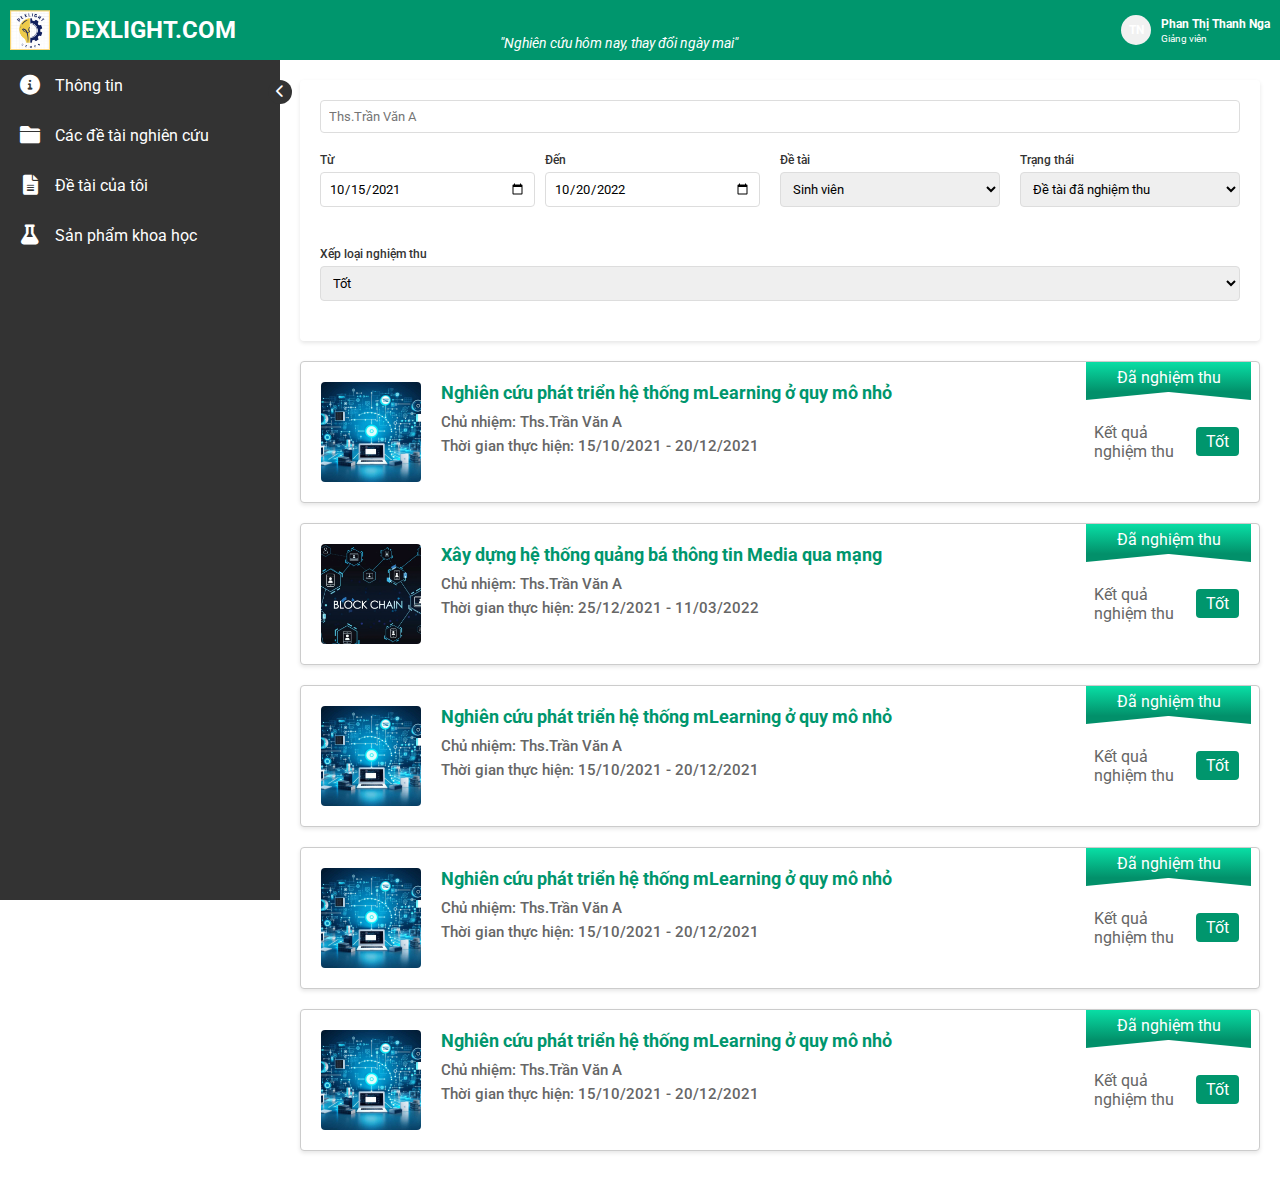
==== index.html @ aae94b13 "push bai web" ====
<!DOCTYPE html>
<html lang="vi">
<head>
    <meta charset="UTF-8">
    <meta name="viewport" content="width=device-width, initial-scale=1.0">
    <link rel="stylesheet" href="main.css">
    <link rel="preconnect" href="https://fonts.googleapis.com">
    <link rel="preconnect" href="https://fonts.gstatic.com" crossorigin>
    <link href="https://fonts.googleapis.com/css2?family=Cabin:ital,wght@0,400..700;1,400..700&family=Roboto:ital,wght@0,100;0,300;0,400;0,500;0,700;0,900;1,100;1,300;1,400;1,500;1,700;1,900&display=swap" rel="stylesheet">
    <title>DEXLIGHT.COM</title>
    <link href="https://cdnjs.cloudflare.com/ajax/libs/font-awesome/6.0.0/css/all.min.css" rel="stylesheet">
</head>
<body>
    <header class="header">
        <img src="./img/logo.png" alt="" class="logo-pic">
        <div class="logo"><a href="#">DEXLIGHT.COM</a></div>
        <div class="slogan">"Nghiên cứu hôm nay, thay đổi ngày mai"</div>
        <div class="user-profile">
            <div class="user-avatar">TN</div>
            <div class="user-info">
                <div class="user-name">Phan Thị Thanh Nga</div>
                <div class="user-role">Giảng viên</div>
            </div>
    </header>

    <nav class="sidebar">
        <button class="sidebar-toggle" id="sidebarToggle">
            <i class="fas fa-chevron-left"></i>
        </button>
        <a href="#" class="menu-item" data-tooltip="Thông tin">
            <i class="fas fa-info-circle"></i>
            <span>Thông tin</span>
        </a>
        <a href="#" class="menu-item" data-tooltip="Các đề tài nghiên cứu">
            <i class="fas fa-folder"></i>
            <span>Các đề tài nghiên cứu</span>
        </a>
        <a href="#" class="menu-item" data-tooltip="Đề tài của tôi">
            <i class="fas fa-file-alt"></i>
            <span>Đề tài của tôi</span>
        </a>
        <a href="#" class="menu-item" data-tooltip="Sản phẩm khoa học">
            <i class="fas fa-flask"></i>
            <span>Sản phẩm khoa học</span>
        </a>
    </nav>

    <main class="main-content">
        <div class="search-section">
            <input class="input-search" type="text" placeholder="Ths.Trần Văn A" style="margin-bottom: 20px;">
            
            <div class="search-row">
                <div class="search-group" style="flex: 2;">
                    <div class="date-range">
                        <div class="date-field">
                            <label>Từ</label>
                            <input type="date" value="2021-10-15">
                        </div>
                        <div class="date-field">
                            <label>Đến</label>
                            <input type="date" value="2022-10-20">
                        </div>
                    </div>
                </div>

                <div class="search-field">
                    <label>Đề tài</label>
                    <select>
                        <option>Sinh viên</option>
                        <option>Giảng viên</option>
                        <option>Nghiên cứu sinh</option>
                    </select>
                </div>

                <div class="search-field">
                    <label>Trạng thái</label>
                    <select>
                        <option>Đề tài đã nghiệm thu</option>
                        <option>Đề tài đã hủy</option>
                        <option>Đề tài đang thực hiện</option>
                    </select>
                </div>

                <div class="search-field">
                    <label>Xếp loại nghiệm thu</label>
                    <select>
                        <option>Tốt</option>
                        <option>Khá</option>
                        <option>Trung bình</option>
                    </select>
                </div>
            </div>
        </div>

        <div class="project-card">
            <img src="./img/What-Does-It-Mean-for-Computers.jpg" alt="mLearning Project" class="project-image">
            <div class="project-info">
                <h2 class="project-title">Nghiên cứu phát triển hệ thống mLearning ở quy mô nhỏ</h2>
                <div class="project-details">
                    <p>Chủ nhiệm: Ths.Trần Văn A</p>
                    <p>Thời gian thực hiện: 15/10/2021 - 20/12/2021</p>
                </div>
            </div>
            <div class="project-card-note">
                <div class="project-card-note-msg">Đã nghiệm thu</div> 
            </div>
            <div class="status-badge">
                <div class="status-msg">Kết quả nghiệm thu</div>
                <div class="status-badge-info">Tốt</div>
            </div>
        </div>

        <div class="project-card">
            <img src="./img/Blockchain-Applications-Analysed-through-Workshop-Sessions-1536x768.webp" alt="Media System Project" class="project-image">
            <div class="project-info">
                <h2 class="project-title">Xây dựng hệ thống quảng bá thông tin Media qua mạng</h2>
                <div class="project-details">
                    <p>Chủ nhiệm: Ths.Trần Văn A</p>
                    <p>Thời gian thực hiện: 25/12/2021 - 11/03/2022</p>
                </div>
            </div>
            <div class="project-card-note">
                <div class="project-card-note-msg">Đã nghiệm thu</div> 
            </div>
            <div class="status-badge">
                <div class="status-msg">Kết quả nghiệm thu</div>
                <div class="status-badge-info">Tốt</div>
            </div>
        </div>
        <div class="project-card">
            <img src="./img/What-Does-It-Mean-for-Computers.jpg" alt="mLearning Project" class="project-image">
            <div class="project-info">
                <h2 class="project-title">Nghiên cứu phát triển hệ thống mLearning ở quy mô nhỏ</h2>
                <div class="project-details">
                    <p>Chủ nhiệm: Ths.Trần Văn A</p>
                    <p>Thời gian thực hiện: 15/10/2021 - 20/12/2021</p>
                </div>
            </div>
            <div class="project-card-note">
                <div class="project-card-note-msg">Đã nghiệm thu</div> 
            </div>
            <div class="status-badge">
                <div class="status-msg">Kết quả nghiệm thu</div>
                <div class="status-badge-info">Tốt</div>
            </div>
        </div>

        <div class="project-card">
            <img src="./img/What-Does-It-Mean-for-Computers.jpg" alt="mLearning Project" class="project-image">
            <div class="project-info">
                <h2 class="project-title">Nghiên cứu phát triển hệ thống mLearning ở quy mô nhỏ</h2>
                <div class="project-details">
                    <p>Chủ nhiệm: Ths.Trần Văn A</p>
                    <p>Thời gian thực hiện: 15/10/2021 - 20/12/2021</p>
                </div>
            </div>
            <div class="project-card-note">
                <div class="project-card-note-msg">Đã nghiệm thu</div> 
            </div>
            <div class="status-badge">
                <div class="status-msg">Kết quả nghiệm thu</div>
                <div class="status-badge-info">Tốt</div>
            </div>
        </div>

        <div class="project-card">
            <img src="./img/What-Does-It-Mean-for-Computers.jpg" alt="mLearning Project" class="project-image">
            <div class="project-info">
                <h2 class="project-title">Nghiên cứu phát triển hệ thống mLearning ở quy mô nhỏ</h2>
                <div class="project-details">
                    <p>Chủ nhiệm: Ths.Trần Văn A</p>
                    <p>Thời gian thực hiện: 15/10/2021 - 20/12/2021</p>
                </div>
            </div>
            <div class="project-card-note">
                <div class="project-card-note-msg">Đã nghiệm thu</div> 
            </div>
            <div class="status-badge">
                <div class="status-msg">Kết quả nghiệm thu</div>
                <div class="status-badge-info">Tốt</div>
            </div>
        </div>
    </main>
    <script src="main.js"></script>
</body>
</html>
---- main.css ----
* {
    margin: 0;
    padding: 0;
    box-sizing: border-box;
    font-family: "Roboto", sans-serif;
}

:root {
    --primary-color: #00966D;
    --sidebar-width: 280px;
    --sidebar-collapsed-width: 60px;
    --header-height: 60px;
    --black-color: #333;
    --white--color: white;
}

.header {
    position: fixed;
    top: 0;
    left: 0;
    right: 0;
    height: var(--header-height);
    background-color: var(--primary-color);
    color: var(--white--color);
    display: flex;
    align-items: center;
    padding: 0 20px 0 0;
    z-index: 100;
}

.logo-pic {
    width: 50px;
    margin-right: 15px;
    padding-left: 10px;
    cursor: pointer;
}

.logo a{
    font-size: 24px;
    font-weight: bold;
    cursor: pointer;
    text-decoration: none;
    color: var(--white--color);
}

.slogan {
    font-size: 14px;
    position: absolute;
    top: 35px;
    left: 500px;
    font-style: italic;
}
.user-profile {
    display: flex;
    align-items: center;
    position: absolute;
    right: 10px;
}

.user-avatar {
    width: 30px;
    height: 30px;
    border-radius: 50%;
    margin-right: 10px;
    background-color: #f1f1f1;
    display: flex;
    justify-content: center;
    align-items: center;
    font-size: 12px;
    font-weight: bold;
}

.user-info {
    display: flex;
    flex-direction: column;
}

.user-name {
    font-weight: bold;
    font-size: 12px;
}

.user-role {
    margin-top: 2px;
    font-size: 10px;
}
.sidebar {
    position: fixed;
    left: 0;
    top: var(--header-height);
    bottom: 0;
    width: var(--sidebar-width);
    background-color: #333;
    color: white;
    transition: width 0.3s ease;
    z-index: 99;
}

.sidebar.collapsed {
    width: var(--sidebar-collapsed-width);
}

.sidebar-toggle {
    position: absolute;
    right: -12px;
    top: 20px;
    width: 24px;
    height: 24px;
    background-color: #333;
    color: white;
    border: none;
    border-radius: 50%;
    cursor: pointer;
    display: flex;
    align-items: center;
    justify-content: center;
    z-index: 100;
}

.menu-item {
    display: flex;
    align-items: center;
    padding: 15px 20px;
    color: white;
    text-decoration: none;
    transition: background-color 0.3s;
    white-space: nowrap;
    overflow: hidden;
}

.menu-item:hover {
    background-color: #444;
}

.menu-item i {
    margin-right: 15px;
    font-size: 20px;
    min-width: 20px;
    text-align: center;
}

/* Hide text when sidebar is collapsed */
.sidebar.collapsed .menu-item span {
    display: none;
}

/* Center icons when collapsed */
.sidebar.collapsed .menu-item {
    justify-content: center;
    padding: 15px 0;
}

.sidebar.collapsed .menu-item i {
    margin-right: 0;
}

.main-content {
    margin-left: var(--sidebar-width);
    margin-top: var(--header-height);
    padding: 20px;
    transition: margin-left 0.3s ease;
}

.main-content.expanded {
    margin-left: var(--sidebar-collapsed-width);
}

.search-section {
    background-color: white;
    padding: 20px;
    border-radius: 4px;
    box-shadow: 0 2px 4px rgba(0,0,0,0.1);
    margin-bottom: 20px;
}
.input-search {
    
}
.search-row {
    display: flex;
    gap: 20px;
    margin-bottom: 20px;
    flex-wrap: wrap;
}
.search-row label {
    font-size: 12px;
}
.search-field {
    flex: 1;
    min-width: 200px;
}

.search-field label {
    display: block;
    margin-bottom: 5px;
    font-weight: 500;
    color: #333;
}

.date-range {
    display: flex;
    gap: 10px;
    align-items: flex-end;
}
.date-field {
    flex: 1;
}
.date-field label {
    display: block;
    margin-bottom: 5px;
    font-weight: 500;
    color: #333;
}
.search-group {
    margin-bottom: 20px;
}

input, select {
    width: 100%;
    padding: 8px;
    border: 1px solid #ddd;
    border-radius: 4px;
}

.project-card {
    background-color: white;
    padding: 20px;
    border: solid 1px #ccc;   
    border-radius: 4px;
    box-shadow: 0 2px 4px rgba(0,0,0,0.1);
    margin-bottom: 20px;
    display: flex;
    align-items: flex-start;
    gap: 20px;
    position: relative;
}
.project-card:hover {
    background-color: #f1f1f1;
    cursor: pointer;
}

.project-card p {
    font-size: 15px;
    font-weight: 500;
}
.project-card p:first-child {
    margin-bottom: 6px;
}

.project-card-note {
    display: flex;
    position: absolute;
    top: 0;
    right: 8px;
    width: 165px;
    height: 30px;
    background: linear-gradient(#09dea5,#02906a);
    color: var(--white--color);
}

.project-card-note::after {
    content: "";
    position: absolute;
    left: 0;
    right: 0;
    bottom: -8px;
    border-width: 0 82.5px 8.2px;
    border-style: solid;
    border-color: transparent #02906a transparent #02906a   ;
}

.project-card-note-msg {
    margin: auto;
}

.project-image {
    width: 100px;
    height: 100px;
    object-fit: cover;
    border-radius: 4px;
}

.project-info {
    flex: 1;
}

.project-title {
    color: var(--primary-color);
    font-size: 18px;
    margin-bottom: 10px;
    text-decoration: none;
}

.project-details {
    color: #666;
    font-size: 14px;
}
.status-badge {
    display: flex;
    position: relative;
    margin-top: 45px;
}
.status-msg {
    width: 100px;
    position: absolute;
    right: 30px;
    top: -4px;    
    margin-right: 15px;
    color: #666;
}
.status-badge-info {
    background-color: var(--primary-color);
    color: white;
    padding: 5px 10px;
    border-radius: 4px;
    margin-left: auto;
}

/* Add tooltip for collapsed sidebar */
.sidebar.collapsed .menu-item {
    position: relative;
}

.sidebar.collapsed .menu-item:hover::after {
    content: attr(data-tooltip);
    position: absolute;
    left: 100%;
    top: 50%;
    transform: translateY(-50%);
    background-color: #333;
    color: white;
    padding: 5px 10px;
    border-radius: 4px;
    margin-left: 10px;
    font-size: 14px;
    white-space: nowrap;
    z-index: 1000;
}
@media (max-width: 768px) {
    .sidebar {
        width: var(--sidebar-collapsed-width);
    }
    
    .main-content {
        margin-left: var(--sidebar-collapsed-width);
    }
    
    .motto {
        display: none;
    }

    .sidebar .menu-item span {
        display: none;
    }

    .sidebar .menu-item {
        justify-content: center;
        padding: 15px 0;
    }

    .sidebar .menu-item i {
        margin-right: 0;
    }
}
.container {
    max-width: 800px;
    margin: 0 auto;
    background: white;
    padding: 20px;
    border-radius: 8px;
    box-shadow: 0 2px 4px rgba(0,0,0,0.1);
}
.form-container {
    display: grid;
    grid-template-columns: 1fr 1fr;
    gap: 30px;
    margin-bottom: 30px;
}

.form-section {
    position: relative;
}

.form-section h2 {
    font-size: 16px;
    margin-bottom: 20px;
    padding-bottom: 10px;
    border-bottom: 2px solid #00b894;
    color: #333;
}

.form-group {
    margin-bottom: 15px;
}

.form-group label {
    display: block;
    margin-bottom: 5px;
    color: #666;
    font-size: 14px;
}

.form-group input {
    width: 100%;
    padding: 8px 12px;
    border: 1px solid #ddd;
    border-radius: 4px;
    font-size: 14px;
    background-color: #f9f9f9;
}

.form-group input:disabled {
    background-color: #f1f1f1;
    cursor: not-allowed;
}

.button-container {
    display: flex;
    gap: 15px;
    justify-content: flex-end;
    align-items: center;
    padding: 0 10px;
}

.btn {
    padding: 8px 20px;
    border: none;
    border-radius: 4px;
    cursor: pointer;
    font-size: 14px;
    transition: all 0.3s ease;
    height: 40px;
    display: flex;
    align-items: center;
    justify-content: center;
}

.btn-edit {
    background-color: #f1f1f1;
    width: 40px;
    padding: 0;
    border-radius: 4px;
}

.btn-edit img {
    width: 20px;
    height: 20px;
}

.btn-logout {
    background-color: #00b894;
    color: white;
    min-width: 100px;
}

.btn-change-password {
    background-color: #00b894;
    color: white;
    min-width: 150px;
}

.btn-save {
    background-color: #00b894;
    color: white;
    min-width: 100px;
}

.btn:hover {
    opacity: 0.9;
    transform: translateY(-1px);
}

.divider {
    width: 2px;
    background-color: #00b894;
    position: absolute;
    top: 0;
    bottom: 0;
    right: -15px;
}
.container h1 {
    font-size: 20px;
    margin-bottom: 30px;
    color: #333;
}
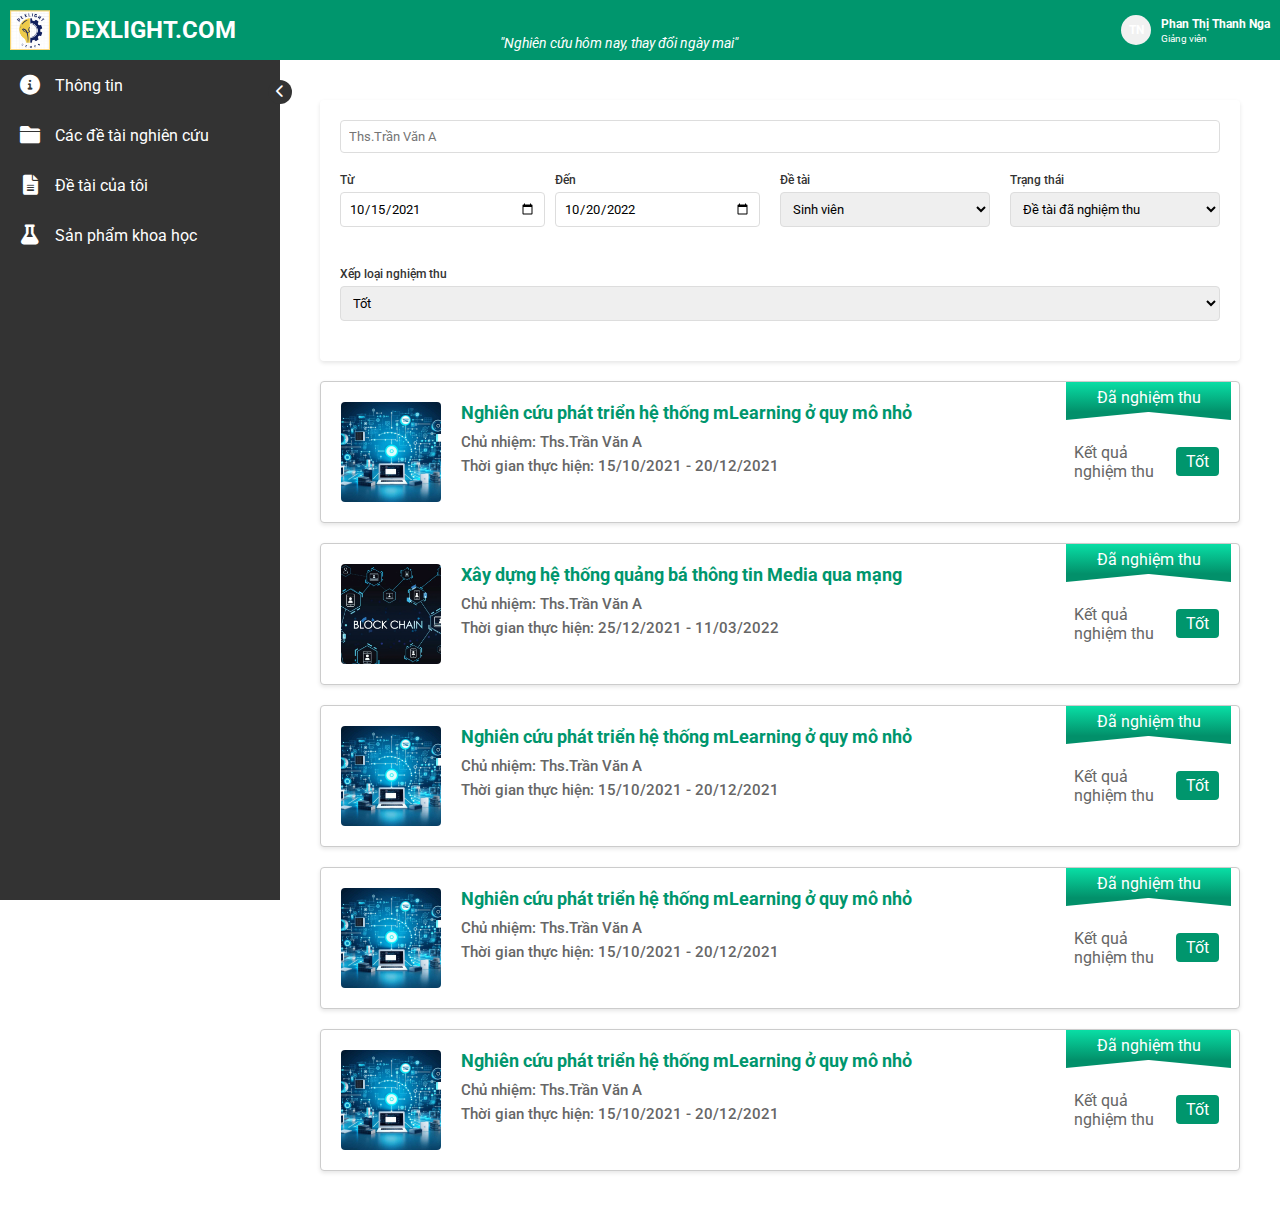
==== commit 49606821: "update1" ====
--- a/index.html
+++ b/index.html
@@ -27,7 +27,7 @@
         <button class="sidebar-toggle" id="sidebarToggle">
             <i class="fas fa-chevron-left"></i>
         </button>
-        <a href="#" class="menu-item" data-tooltip="Thông tin">
+        <a href="./info.html" class="menu-item" data-tooltip="Thông tin">
             <i class="fas fa-info-circle"></i>
             <span>Thông tin</span>
         </a>
--- a/main.css
+++ b/main.css
@@ -3,6 +3,10 @@
     padding: 0;
     box-sizing: border-box;
     font-family: "Roboto", sans-serif;
+}
+body {
+    /* background-color: #f5f5f5; */
+    padding: 20px;
 }
 
 :root {
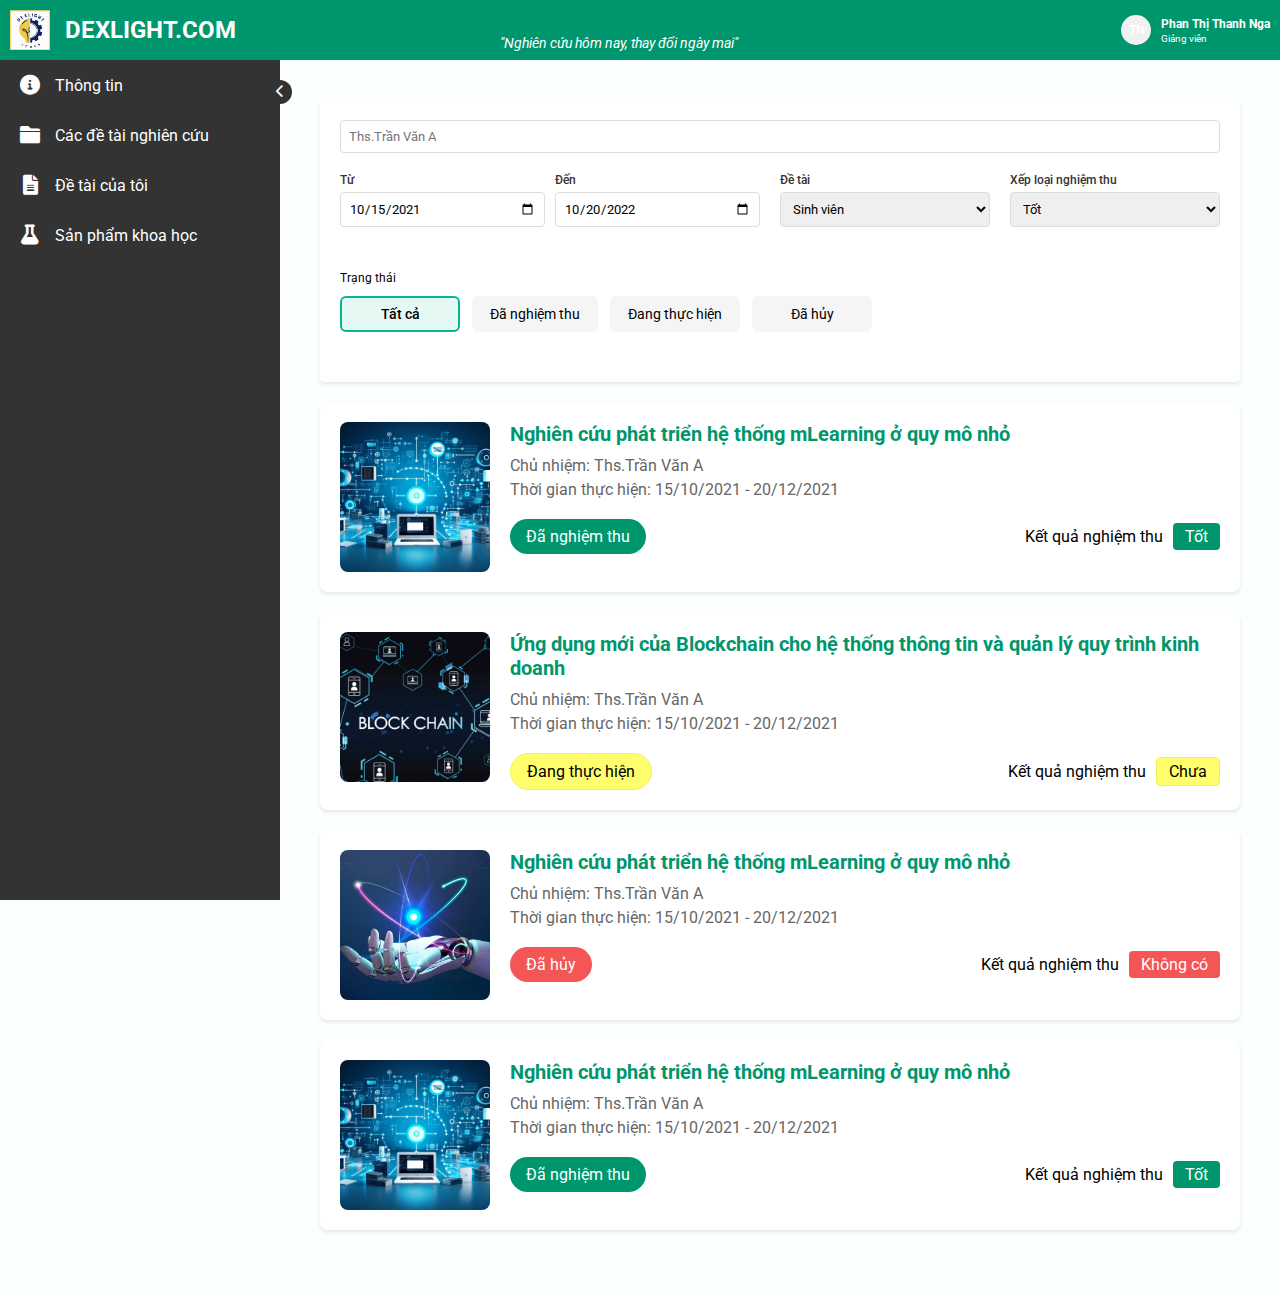
==== commit fb83a4a6: "update3" ====
--- a/index.html
+++ b/index.html
@@ -13,7 +13,7 @@
 <body>
     <header class="header">
         <img src="./img/logo.png" alt="" class="logo-pic">
-        <div class="logo"><a href="#">DEXLIGHT.COM</a></div>
+        <div class="logo"><a href="./index.html">DEXLIGHT.COM</a></div>
         <div class="slogan">"Nghiên cứu hôm nay, thay đổi ngày mai"</div>
         <div class="user-profile">
             <div class="user-avatar">TN</div>
@@ -31,7 +31,7 @@
             <i class="fas fa-info-circle"></i>
             <span>Thông tin</span>
         </a>
-        <a href="#" class="menu-item" data-tooltip="Các đề tài nghiên cứu">
+        <a href="./index.html" class="menu-item" data-tooltip="Các đề tài nghiên cứu">
             <i class="fas fa-folder"></i>
             <span>Các đề tài nghiên cứu</span>
         </a>
@@ -46,141 +46,218 @@
     </nav>
 
     <main class="main-content">
-        <div class="search-section">
-            <input class="input-search" type="text" placeholder="Ths.Trần Văn A" style="margin-bottom: 20px;">
+        <div id="projectContainer">
+            <div class="search-section">
+                <input class="input-search" type="text" placeholder="Ths.Trần Văn A" style="margin-bottom: 20px;">
+                
+                <div class="search-row">
+                    <div class="search-group" style="flex: 2;">
+                        <div class="date-range">
+                            <div class="date-field">
+                                <label>Từ</label>
+                                <input type="date" value="2021-10-15">
+                            </div>
+                            <div class="date-field">
+                                <label>Đến</label>
+                                <input type="date" value="2022-10-20">
+                            </div>
+                        </div>
+                    </div>
+    
+                    <div class="search-field">
+                        <label>Đề tài</label>
+                        <select>
+                            <option>Sinh viên</option>
+                            <option>Giảng viên</option>
+                        </select>
+                    </div>
+    
+                    <div class="search-field">
+                        <label>Xếp loại nghiệm thu</label>
+                        <select>
+                            <option>Tốt</option>
+                            <option>Khá</option>
+                            <option>Trung bình</option>
+                        </select>
+                    </div>
+
+                    <div class="filter-status">
+                        <label>Trạng thái</label>
+                        <div class="status-filter-group">
+                            <button class="status-button selected" data-status="all">Tất cả</button>
+                            <button class="status-button" data-status="completed">Đã nghiệm thu</button>
+                            <button class="status-button" data-status="in-progress">Đang thực hiện</button>
+                            <button class="status-button" data-status="cancelled">Đã hủy</button>
+                        </div>
+                    </div>
+                </div>
+            </div>
+
+            <div onclick="showDetail()" class="project-card">
+                <div class="project-image">
+                    <img src="./img/What-Does-It-Mean-for-Computers.jpg" alt="mLearning System">
+                </div>
+                <div class="project-details">
+                    <h3 class="project-title">Nghiên cứu phát triển hệ thống mLearning ở quy mô nhỏ</h3>
+                    <p class="project-info">Chủ nhiệm: Ths.Trần Văn A</p>
+                    <p class="project-info">Thời gian thực hiện: 15/10/2021 - 20/12/2021</p>
+                    <div class="project-status">
+                        <span class="status-badge">Đã nghiệm thu</span>
+                        <div class="status-result">
+                            <span>Kết quả nghiệm thu</span>
+                            <span class="result-badge">Tốt</span>
+                        </div>
+                    </div>
+                </div>
+            </div>
+            <!-- <div onclick="showDetail()" class="project-card">
+                <img src="./img/What-Does-It-Mean-for-Computers.jpg" alt="mLearning Project" class="project-image">
+                <div class="project-info">
+                    <h2 class="project-title">Nghiên cứu phát triển hệ thống mLearning ở quy mô nhỏ</h2>
+                    <div class="project-details">
+                        <p>Chủ nhiệm: Ths.Trần Văn A</p>
+                        <p>Thời gian thực hiện: 15/10/2021 - 20/12/2021</p>
+                    </div>
+                </div>
+                <div class="project-card-note">
+                    <div class="project-card-note-msg">Đã nghiệm thu</div> 
+                </div>
+                <div class="status-badge">
+                    <div class="status-msg">Kết quả nghiệm thu</div>
+                    <div class="status-badge-info">Tốt</div>
+                </div>
+            </div> -->
             
-            <div class="search-row">
-                <div class="search-group" style="flex: 2;">
-                    <div class="date-range">
-                        <div class="date-field">
-                            <label>Từ</label>
-                            <input type="date" value="2021-10-15">
-                        </div>
-                        <div class="date-field">
-                            <label>Đến</label>
-                            <input type="date" value="2022-10-20">
-                        </div>
-                    </div>
-                </div>
-
-                <div class="search-field">
-                    <label>Đề tài</label>
-                    <select>
-                        <option>Sinh viên</option>
-                        <option>Giảng viên</option>
-                        <option>Nghiên cứu sinh</option>
-                    </select>
-                </div>
-
-                <div class="search-field">
-                    <label>Trạng thái</label>
-                    <select>
-                        <option>Đề tài đã nghiệm thu</option>
-                        <option>Đề tài đã hủy</option>
-                        <option>Đề tài đang thực hiện</option>
-                    </select>
-                </div>
-
-                <div class="search-field">
-                    <label>Xếp loại nghiệm thu</label>
-                    <select>
-                        <option>Tốt</option>
-                        <option>Khá</option>
-                        <option>Trung bình</option>
-                    </select>
-                </div>
-            </div>
-        </div>
-
-        <div class="project-card">
-            <img src="./img/What-Does-It-Mean-for-Computers.jpg" alt="mLearning Project" class="project-image">
-            <div class="project-info">
-                <h2 class="project-title">Nghiên cứu phát triển hệ thống mLearning ở quy mô nhỏ</h2>
-                <div class="project-details">
-                    <p>Chủ nhiệm: Ths.Trần Văn A</p>
-                    <p>Thời gian thực hiện: 15/10/2021 - 20/12/2021</p>
-                </div>
-            </div>
-            <div class="project-card-note">
-                <div class="project-card-note-msg">Đã nghiệm thu</div> 
-            </div>
-            <div class="status-badge">
-                <div class="status-msg">Kết quả nghiệm thu</div>
-                <div class="status-badge-info">Tốt</div>
-            </div>
-        </div>
-
-        <div class="project-card">
-            <img src="./img/Blockchain-Applications-Analysed-through-Workshop-Sessions-1536x768.webp" alt="Media System Project" class="project-image">
-            <div class="project-info">
-                <h2 class="project-title">Xây dựng hệ thống quảng bá thông tin Media qua mạng</h2>
-                <div class="project-details">
-                    <p>Chủ nhiệm: Ths.Trần Văn A</p>
-                    <p>Thời gian thực hiện: 25/12/2021 - 11/03/2022</p>
-                </div>
-            </div>
-            <div class="project-card-note">
-                <div class="project-card-note-msg">Đã nghiệm thu</div> 
-            </div>
-            <div class="status-badge">
-                <div class="status-msg">Kết quả nghiệm thu</div>
-                <div class="status-badge-info">Tốt</div>
-            </div>
-        </div>
-        <div class="project-card">
-            <img src="./img/What-Does-It-Mean-for-Computers.jpg" alt="mLearning Project" class="project-image">
-            <div class="project-info">
-                <h2 class="project-title">Nghiên cứu phát triển hệ thống mLearning ở quy mô nhỏ</h2>
-                <div class="project-details">
-                    <p>Chủ nhiệm: Ths.Trần Văn A</p>
-                    <p>Thời gian thực hiện: 15/10/2021 - 20/12/2021</p>
-                </div>
-            </div>
-            <div class="project-card-note">
-                <div class="project-card-note-msg">Đã nghiệm thu</div> 
-            </div>
-            <div class="status-badge">
-                <div class="status-msg">Kết quả nghiệm thu</div>
-                <div class="status-badge-info">Tốt</div>
-            </div>
-        </div>
-
-        <div class="project-card">
-            <img src="./img/What-Does-It-Mean-for-Computers.jpg" alt="mLearning Project" class="project-image">
-            <div class="project-info">
-                <h2 class="project-title">Nghiên cứu phát triển hệ thống mLearning ở quy mô nhỏ</h2>
-                <div class="project-details">
-                    <p>Chủ nhiệm: Ths.Trần Văn A</p>
-                    <p>Thời gian thực hiện: 15/10/2021 - 20/12/2021</p>
-                </div>
-            </div>
-            <div class="project-card-note">
-                <div class="project-card-note-msg">Đã nghiệm thu</div> 
-            </div>
-            <div class="status-badge">
-                <div class="status-msg">Kết quả nghiệm thu</div>
-                <div class="status-badge-info">Tốt</div>
-            </div>
-        </div>
-
-        <div class="project-card">
-            <img src="./img/What-Does-It-Mean-for-Computers.jpg" alt="mLearning Project" class="project-image">
-            <div class="project-info">
-                <h2 class="project-title">Nghiên cứu phát triển hệ thống mLearning ở quy mô nhỏ</h2>
-                <div class="project-details">
-                    <p>Chủ nhiệm: Ths.Trần Văn A</p>
-                    <p>Thời gian thực hiện: 15/10/2021 - 20/12/2021</p>
-                </div>
-            </div>
-            <div class="project-card-note">
-                <div class="project-card-note-msg">Đã nghiệm thu</div> 
-            </div>
-            <div class="status-badge">
-                <div class="status-msg">Kết quả nghiệm thu</div>
-                <div class="status-badge-info">Tốt</div>
-            </div>
-        </div>
+            <div onclick="showDetail()" class="project-card">
+                <div class="project-image">
+                    <img src="./img/Blockchain-Applications-Analysed-through-Workshop-Sessions-1536x768.webp" alt="mLearning System">
+                </div>
+                <div class="project-details">
+                    <h3 class="project-title">Ứng dụng mới của Blockchain cho hệ thống thông tin và quản lý quy trình kinh doanh</h3>
+                    <p class="project-info">Chủ nhiệm: Ths.Trần Văn A</p>
+                    <p class="project-info">Thời gian thực hiện: 15/10/2021 - 20/12/2021</p>
+                    <div class="project-status">
+                        <span class="in-progress status-badge">Đang thực hiện</span>
+                        <div class="status-result">
+                            <span>Kết quả nghiệm thu</span>
+                            <span class="result-badge in-progress">Chưa</span>
+                        </div>
+                    </div>
+                </div>
+            </div>
+
+            <div onclick="showDetail()" class="project-card">
+                <div class="project-image">
+                    <img src="./img/tri-tue-nhan-tao-ai-0.webp" alt="mLearning System">
+                </div>
+                <div class="project-details">
+                    <h3 class="project-title">Nghiên cứu phát triển hệ thống mLearning ở quy mô nhỏ</h3>
+                    <p class="project-info">Chủ nhiệm: Ths.Trần Văn A</p>
+                    <p class="project-info">Thời gian thực hiện: 15/10/2021 - 20/12/2021</p>
+                    <div class="project-status">
+                        <span class="status-badge deleted">Đã hủy</span>
+                        <div class="status-result">
+                            <span>Kết quả nghiệm thu</span>
+                            <span class="result-badge deleted">Không có</span>
+                        </div>
+                    </div>
+                </div>
+            </div>
+
+            <div onclick="showDetail()" class="project-card">
+                <div class="project-image">
+                    <img src="./img/What-Does-It-Mean-for-Computers.jpg" alt="mLearning System">
+                </div>
+                <div class="project-details">
+                    <h3 class="project-title">Nghiên cứu phát triển hệ thống mLearning ở quy mô nhỏ</h3>
+                    <p class="project-info">Chủ nhiệm: Ths.Trần Văn A</p>
+                    <p class="project-info">Thời gian thực hiện: 15/10/2021 - 20/12/2021</p>
+                    <div class="project-status">
+                        <span class="status-badge">Đã nghiệm thu</span>
+                        <div class="status-result">
+                            <span>Kết quả nghiệm thu</span>
+                            <span class="result-badge">Tốt</span>
+                        </div>
+                    </div>
+                </div>
+            </div>
+            
+        </div>
+
+        
+
+
+        <!-- Trang chi tiết -->
+    <div class="container detail-page" id="detailPage">
+        <button onclick="hideDetail()" class="back-button" id="backButton">
+            ← Quay lại
+        </button>
+
+        <div class="detail-header">
+            <h1>Nghiên cứu phát triển hệ thống mLearning<br>ở quy mô nhỏ</h1>
+        </div>
+
+        <div class="basic-info">
+            <h2 class="section-title">Thông tin cơ bản</h2>
+            <div class="info-grid">
+                <span class="info-label">Chủ nhiệm</span>
+                <span>Ths.Trần Văn A</span>
+                
+                <span class="info-label">Thời gian thực hiện</span>
+                <span>15/10/2021 - 20/12/2021</span>
+                
+                <span class="info-label">Trạng thái</span>
+                <span>Đã nghiệm thu</span>
+                
+                <span class="info-label">Đã tốt cập</span>
+                <span>Cơ sở</span>
+                
+                <span class="info-label">Loại</span>
+                <span>Đề tài nghiên cứu khoa học của Giảng viên</span>
+            </div>
+        </div>
+
+        <div class="members-section">
+            <h2 class="section-title">Giảng viên Tham gia đề tài Nghiên cứu</h2>
+            <ul class="members-list">
+                <li>Ths.Trần Văn A - Trưởng khoa - Khoa CNTT</li>
+                <li>Ths.Trần Văn A - Trưởng khoa - Khoa CNTT</li>
+                <li>Ths.Trần Văn A - Trưởng khoa - Khoa CNTT</li>
+                <li>Ths.Trần Văn A - Trưởng khoa - Khoa CNTT</li>
+                <li>Ths.Trần Văn A - Trưởng khoa - Khoa CNTT</li>
+                <li>Ths.Trần Văn A - Trưởng khoa - Khoa CNTT</li>
+            </ul>
+        </div>
+
+        <div class="objectives-section">
+            <h2 class="section-title">Thông tin đề tài nghiên cứu khoa học</h2>
+            <h3 class="section-title">Mô tả đề tài:</h3>
+            <ul class="objectives-list">
+                <li>Nghiên cứu về hệ điều hành Android</li>
+                <li>Nghiên cứu cách thức phát triển ứng dụng trên thiết bị di động</li>
+                <li>Nghiên cứu về mLearning (Mobile Learning)</li>
+                <li>Triển khai hệ thống Moodle trên server</li>
+                <li>Triển khai thử nghiệm một vài bài giảng để truy cập từ điện thoại dùng wifi hoặc 3G</li>
+            </ul>
+        </div>
+
+        <div class="results-section">
+            <h2 class="section-title">Kết quả nghiệm thu</h2>
+            <div class="result-box">
+                <p>Ngày nghiệm thu: 20/12/2021</p>
+                <div class="achievement"><span>Giải - Thành tựu:</span> Giải 3 cấp trường</div>
+                <p>Xếp loại nghiệm thu: Tốt</p>
+            </div>
+        </div>
+
+        <div class="related-papers">
+            <h2 class="section-title">Các bài báo - bài viết liên quan</h2>
+            <!-- Phần này có thể được cập nhật động -->
+        </div>
+    </div>
+
     </main>
     <script src="main.js"></script>
+    
 </body>
 </html>--- a/main.css
+++ b/main.css
@@ -5,7 +5,7 @@
     font-family: "Roboto", sans-serif;
 }
 body {
-    /* background-color: #f5f5f5; */
+    background-color: #fbfffd;
     padding: 20px;
 }
 
@@ -17,7 +17,7 @@
     --black-color: #333;
     --white--color: white;
 }
-
+ 
 .header {
     position: fixed;
     top: 0;
@@ -225,100 +225,84 @@
     border-radius: 4px;
 }
 
+/*project-card*/
+
 .project-card {
     background-color: white;
-    padding: 20px;
-    border: solid 1px #ccc;   
-    border-radius: 4px;
+    border-radius: 8px;
+    padding: 20px;
+    margin-bottom: 20px;
     box-shadow: 0 2px 4px rgba(0,0,0,0.1);
-    margin-bottom: 20px;
-    display: flex;
-    align-items: flex-start;
+    display: flex;
     gap: 20px;
-    position: relative;
 }
 .project-card:hover {
-    background-color: #f1f1f1;
+    background-color: #f6f4f4;
     cursor: pointer;
 }
 
-.project-card p {
-    font-size: 15px;
-    font-weight: 500;
-}
-.project-card p:first-child {
-    margin-bottom: 6px;
-}
-
-.project-card-note {
-    display: flex;
-    position: absolute;
-    top: 0;
-    right: 8px;
-    width: 165px;
-    height: 30px;
-    background: linear-gradient(#09dea5,#02906a);
-    color: var(--white--color);
-}
-
-.project-card-note::after {
-    content: "";
-    position: absolute;
-    left: 0;
-    right: 0;
-    bottom: -8px;
-    border-width: 0 82.5px 8.2px;
-    border-style: solid;
-    border-color: transparent #02906a transparent #02906a   ;
-}
-
-.project-card-note-msg {
-    margin: auto;
-}
-
 .project-image {
-    width: 100px;
-    height: 100px;
+    width: 150px;
+    height: 150px;
+    border-radius: 8px;
+    overflow: hidden;
+}
+
+.project-image img {
+    width: 100%;
+    height: 100%;
     object-fit: cover;
-    border-radius: 4px;
-}
-
-.project-info {
+}
+
+.project-details {
     flex: 1;
 }
 
 .project-title {
     color: var(--primary-color);
-    font-size: 18px;
+    font-size: 20px;
     margin-bottom: 10px;
-    text-decoration: none;
-}
-
-.project-details {
+}
+
+.project-info {
     color: #666;
-    font-size: 14px;
-}
+    margin-bottom: 5px;
+}
+
+.project-status {
+    display: flex;
+    justify-content: space-between;
+    align-items: center;
+    margin-top: 20px;
+}
+.in-progress {
+    background-color: rgb(255, 255, 109) !important;
+    color: black !important;
+    border: 0.05px solid rgb(241, 241, 93);
+} 
+.deleted {
+    background-color: rgb(244, 85, 85) !important;
+}
+
 .status-badge {
-    display: flex;
-    position: relative;
-    margin-top: 45px;
-}
-.status-msg {
-    width: 100px;
-    position: absolute;
-    right: 30px;
-    top: -4px;    
-    margin-right: 15px;
-    color: #666;
-}
-.status-badge-info {
     background-color: var(--primary-color);
     color: white;
-    padding: 5px 10px;
-    border-radius: 4px;
-    margin-left: auto;
-}
-
+    padding: 8px 16px;
+    border-radius: 20px;
+}
+
+.status-result {
+    display: flex;
+    align-items: center;
+    gap: 10px;
+}
+
+.result-badge {
+    background-color: var(--primary-color);
+    color: white;
+    padding: 4px 12px;
+    border-radius: 4px;
+}
 /* Add tooltip for collapsed sidebar */
 .sidebar.collapsed .menu-item {
     position: relative;
@@ -485,4 +469,155 @@
     font-size: 20px;
     margin-bottom: 30px;
     color: #333;
+}
+
+
+
+/*detail*/
+.back-button {
+    display: flex;
+    align-items: center;
+    gap: 8px;
+    color: #00A67E;
+    font-size: 16px;
+    margin-bottom: 20px;
+    cursor: pointer;
+    border: none;
+    background: none;
+    padding: 8px;
+}
+
+.back-button:hover {
+    background: #f5f5f5;
+    border-radius: 4px;
+}
+.detail-page {
+    display: none;
+    background: white;
+    border-radius: 8px;
+    padding: 30px;
+    margin-top: 20px;
+}
+
+.detail-header {
+    text-align: center;
+    margin-bottom: 30px;
+}
+
+.basic-info {
+    border: 1px solid #ddd;
+    border-radius: 8px;
+    padding: 20px;
+    margin-bottom: 30px;
+}
+
+.info-grid {
+    display: grid;
+    grid-template-columns: auto 1fr;
+    gap: 15px;
+    margin-bottom: 20px;
+}
+
+.info-label {
+    font-weight: bold;
+    color: #666;
+}
+.members-section {
+    border: 1px solid #ddd;
+    border-radius: 8px;
+    padding: 20px;
+    margin-bottom: 30px;
+}
+.members-list {
+    margin: 20px 0;
+    padding-left: 20px;
+}
+
+.members-list li {
+    margin-bottom: 10px;
+}
+.objectives-section {
+    border: 1px solid #ddd;
+    border-radius: 8px;
+    padding: 20px;
+    margin-bottom: 30px;
+}
+.objectives-list {
+    margin: 20px 0;
+    padding-left: 20px;
+}
+
+.objectives-list li {
+    margin-bottom: 10px;
+}
+
+.section-title {
+    font-size: 1.2em;
+    font-weight: bold;
+    margin: 20px 0 10px 0;
+    color: #333;
+}
+
+.result-box {
+    border: 1px solid #ddd;
+    padding: 15px;
+    margin: 15px 0;
+    border-radius: 4px;
+}
+
+.achievement {
+    color: #00965E;
+    font-weight: bold;
+    margin: 10px 0;
+}
+.achievement span {
+    color: #333 !important;
+    font-weight: 400;
+}
+.related-papers {
+    margin-top: 30px;
+    padding-top: 20px;
+    border-top: 1px solid #ddd;
+}
+
+.status-filter-group {
+    display: flex;
+    gap: 12px;
+    margin: 10px 0;
+}
+
+
+/*phần 4 bbutton*/
+.status-button {
+    padding: 8px 16px;
+    border: 2px solid transparent;
+    border-radius: 6px;
+    background-color: #f5f5f5;
+    cursor: pointer;
+    font-size: 14px;
+    transition: all 0.2s ease;
+    min-width: 120px;
+    text-align: center;
+}
+
+.status-button:hover {
+    background-color: #e9e9e9;
+}
+
+.status-button.selected {
+    border-color: #00b894;
+    background-color: rgba(0, 184, 148, 0.1);
+    font-weight: 500;
+}
+
+/* Optional: Add some responsiveness */
+@media (max-width: 600px) {
+    .status-filter-group {
+        flex-wrap: wrap;
+    }
+    
+    .status-button {
+        flex: 1;
+        min-width: calc(50% - 6px);
+    }
 }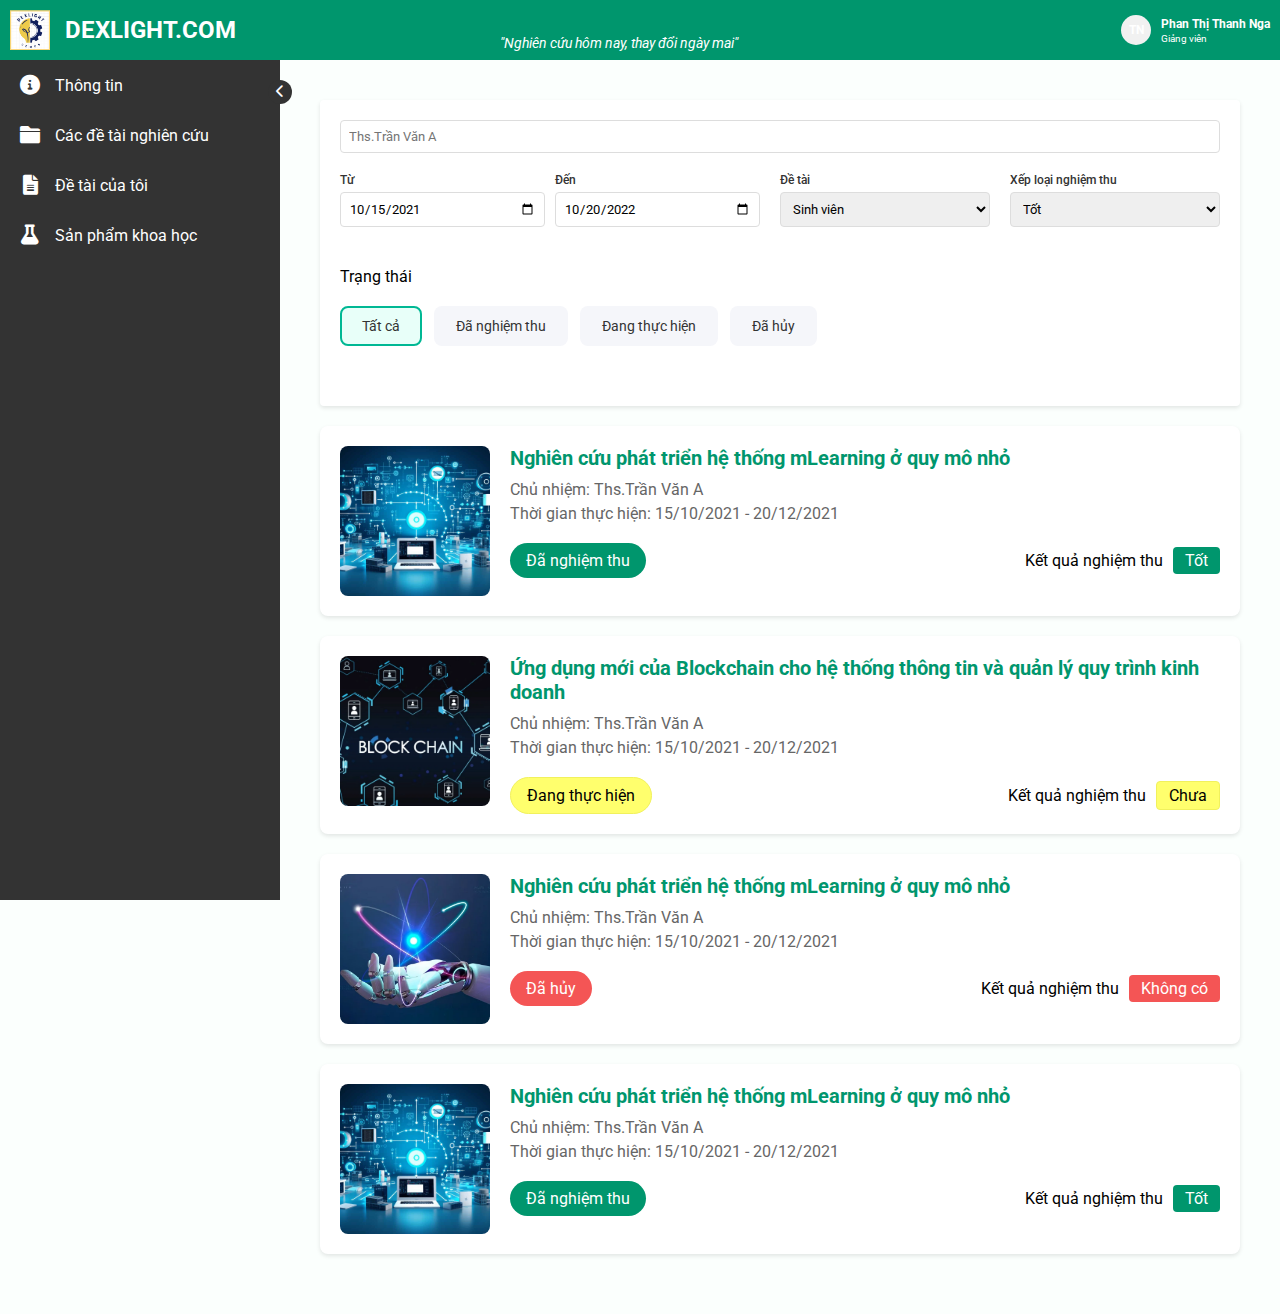
==== commit 653bdd3e: "update4" ====
--- a/index.html
+++ b/index.html
@@ -1,15 +1,19 @@
 <!DOCTYPE html>
 <html lang="vi">
+
 <head>
     <meta charset="UTF-8">
     <meta name="viewport" content="width=device-width, initial-scale=1.0">
     <link rel="stylesheet" href="main.css">
     <link rel="preconnect" href="https://fonts.googleapis.com">
     <link rel="preconnect" href="https://fonts.gstatic.com" crossorigin>
-    <link href="https://fonts.googleapis.com/css2?family=Cabin:ital,wght@0,400..700;1,400..700&family=Roboto:ital,wght@0,100;0,300;0,400;0,500;0,700;0,900;1,100;1,300;1,400;1,500;1,700;1,900&display=swap" rel="stylesheet">
+    <link
+        href="https://fonts.googleapis.com/css2?family=Cabin:ital,wght@0,400..700;1,400..700&family=Roboto:ital,wght@0,100;0,300;0,400;0,500;0,700;0,900;1,100;1,300;1,400;1,500;1,700;1,900&display=swap"
+        rel="stylesheet">
     <title>DEXLIGHT.COM</title>
     <link href="https://cdnjs.cloudflare.com/ajax/libs/font-awesome/6.0.0/css/all.min.css" rel="stylesheet">
 </head>
+
 <body>
     <header class="header">
         <img src="./img/logo.png" alt="" class="logo-pic">
@@ -49,7 +53,7 @@
         <div id="projectContainer">
             <div class="search-section">
                 <input class="input-search" type="text" placeholder="Ths.Trần Văn A" style="margin-bottom: 20px;">
-                
+
                 <div class="search-row">
                     <div class="search-group" style="flex: 2;">
                         <div class="date-range">
@@ -63,7 +67,7 @@
                             </div>
                         </div>
                     </div>
-    
+
                     <div class="search-field">
                         <label>Đề tài</label>
                         <select>
@@ -71,7 +75,7 @@
                             <option>Giảng viên</option>
                         </select>
                     </div>
-    
+
                     <div class="search-field">
                         <label>Xếp loại nghiệm thu</label>
                         <select>
@@ -82,18 +86,96 @@
                     </div>
 
                     <div class="filter-status">
-                        <label>Trạng thái</label>
-                        <div class="status-filter-group">
-                            <button class="status-button selected" data-status="all">Tất cả</button>
-                            <button class="status-button" data-status="completed">Đã nghiệm thu</button>
-                            <button class="status-button" data-status="in-progress">Đang thực hiện</button>
-                            <button class="status-button" data-status="cancelled">Đã hủy</button>
-                        </div>
-                    </div>
-                </div>
-            </div>
-
-            <div onclick="showDetail()" class="project-card">
+                        <p>Trạng thái</p>
+                        <div class="dex-button-container">
+                            <button class="status-btn active" data-status="all">Tất cả</button>
+                            <button class="status-btn" data-status="completed">Đã nghiệm thu</button>  
+                            <button class="status-btn" data-status="in-progress">Đang thực hiện</button>
+                            <button class="status-btn" data-status="cancelled">Đã hủy</button>
+                        </div>
+                    </div>
+                </div>
+            </div>
+
+            <a href="./detail.html" class="link-card-detail">
+                <div class="project-card">
+                    <div class="project-image">
+                        <img src="./img/What-Does-It-Mean-for-Computers.jpg" alt="mLearning System">
+                    </div>
+                    <div class="project-details">
+                        <h3 class="project-title">Nghiên cứu phát triển hệ thống mLearning ở quy mô nhỏ</h3>
+                        <p class="project-info">Chủ nhiệm: Ths.Trần Văn A</p>
+                        <p class="project-info">Thời gian thực hiện: 15/10/2021 - 20/12/2021</p>
+                        <div class="project-status">
+                            <span class="status-badge">Đã nghiệm thu</span>
+                            <div class="status-result">
+                                <span>Kết quả nghiệm thu</span>
+                                <span class="result-badge">Tốt</span>
+                            </div>
+                        </div>
+                    </div>
+                </div>
+            </a>
+            <!-- <div onclick="showDetail()" class="project-card">
+                <img src="./img/What-Does-It-Mean-for-Computers.jpg" alt="mLearning Project" class="project-image">
+                <div class="project-info">
+                    <h2 class="project-title">Nghiên cứu phát triển hệ thống mLearning ở quy mô nhỏ</h2>
+                    <div class="project-details">
+                        <p>Chủ nhiệm: Ths.Trần Văn A</p>
+                        <p>Thời gian thực hiện: 15/10/2021 - 20/12/2021</p>
+                    </div>
+                </div>
+                <div class="project-card-note">
+                    <div class="project-card-note-msg">Đã nghiệm thu</div> 
+                </div>
+                <div class="status-badge">
+                    <div class="status-msg">Kết quả nghiệm thu</div>
+                    <div class="status-badge-info">Tốt</div>
+                </div>
+            </div> -->
+            <a href="./detail.html" class="link-card-detail">
+                <div class="project-card">
+                    <div class="project-image">
+                        <img src="./img/Blockchain-Applications-Analysed-through-Workshop-Sessions-1536x768.webp"
+                            alt="mLearning System">
+                    </div>
+                    <div class="project-details">
+                        <h3 class="project-title">Ứng dụng mới của Blockchain cho hệ thống thông tin và quản lý quy trình
+                            kinh doanh</h3>
+                        <p class="project-info">Chủ nhiệm: Ths.Trần Văn A</p>
+                        <p class="project-info">Thời gian thực hiện: 15/10/2021 - 20/12/2021</p>
+                        <div class="project-status">
+                            <span class="in-progress status-badge">Đang thực hiện</span>
+                            <div class="status-result">
+                                <span>Kết quả nghiệm thu</span>
+                                <span class="result-badge in-progress">Chưa</span>
+                            </div>
+                        </div>
+                    </div>
+                </div>
+            </a>
+            
+            <a href="./detail.html" class="link-card-detail">
+                <div class="project-card">
+                    <div class="project-image">
+                        <img src="./img/tri-tue-nhan-tao-ai-0.webp" alt="mLearning System">
+                    </div>
+                    <div class="project-details">
+                        <h3 class="project-title">Nghiên cứu phát triển hệ thống mLearning ở quy mô nhỏ</h3>
+                        <p class="project-info">Chủ nhiệm: Ths.Trần Văn A</p>
+                        <p class="project-info">Thời gian thực hiện: 15/10/2021 - 20/12/2021</p>
+                        <div class="project-status">
+                            <span class="status-badge deleted">Đã hủy</span>
+                            <div class="status-result">
+                                <span>Kết quả nghiệm thu</span>
+                                <span class="result-badge deleted">Không có</span>
+                            </div>
+                        </div>
+                    </div>
+                </div>
+            </a>
+
+            <div class="project-card">
                 <div class="project-image">
                     <img src="./img/What-Does-It-Mean-for-Computers.jpg" alt="mLearning System">
                 </div>
@@ -110,154 +192,80 @@
                     </div>
                 </div>
             </div>
-            <!-- <div onclick="showDetail()" class="project-card">
-                <img src="./img/What-Does-It-Mean-for-Computers.jpg" alt="mLearning Project" class="project-image">
-                <div class="project-info">
-                    <h2 class="project-title">Nghiên cứu phát triển hệ thống mLearning ở quy mô nhỏ</h2>
-                    <div class="project-details">
-                        <p>Chủ nhiệm: Ths.Trần Văn A</p>
-                        <p>Thời gian thực hiện: 15/10/2021 - 20/12/2021</p>
-                    </div>
-                </div>
-                <div class="project-card-note">
-                    <div class="project-card-note-msg">Đã nghiệm thu</div> 
-                </div>
-                <div class="status-badge">
-                    <div class="status-msg">Kết quả nghiệm thu</div>
-                    <div class="status-badge-info">Tốt</div>
-                </div>
-            </div> -->
-            
-            <div onclick="showDetail()" class="project-card">
-                <div class="project-image">
-                    <img src="./img/Blockchain-Applications-Analysed-through-Workshop-Sessions-1536x768.webp" alt="mLearning System">
-                </div>
-                <div class="project-details">
-                    <h3 class="project-title">Ứng dụng mới của Blockchain cho hệ thống thông tin và quản lý quy trình kinh doanh</h3>
-                    <p class="project-info">Chủ nhiệm: Ths.Trần Văn A</p>
-                    <p class="project-info">Thời gian thực hiện: 15/10/2021 - 20/12/2021</p>
-                    <div class="project-status">
-                        <span class="in-progress status-badge">Đang thực hiện</span>
-                        <div class="status-result">
-                            <span>Kết quả nghiệm thu</span>
-                            <span class="result-badge in-progress">Chưa</span>
-                        </div>
-                    </div>
-                </div>
-            </div>
-
-            <div onclick="showDetail()" class="project-card">
-                <div class="project-image">
-                    <img src="./img/tri-tue-nhan-tao-ai-0.webp" alt="mLearning System">
-                </div>
-                <div class="project-details">
-                    <h3 class="project-title">Nghiên cứu phát triển hệ thống mLearning ở quy mô nhỏ</h3>
-                    <p class="project-info">Chủ nhiệm: Ths.Trần Văn A</p>
-                    <p class="project-info">Thời gian thực hiện: 15/10/2021 - 20/12/2021</p>
-                    <div class="project-status">
-                        <span class="status-badge deleted">Đã hủy</span>
-                        <div class="status-result">
-                            <span>Kết quả nghiệm thu</span>
-                            <span class="result-badge deleted">Không có</span>
-                        </div>
-                    </div>
-                </div>
-            </div>
-
-            <div onclick="showDetail()" class="project-card">
-                <div class="project-image">
-                    <img src="./img/What-Does-It-Mean-for-Computers.jpg" alt="mLearning System">
-                </div>
-                <div class="project-details">
-                    <h3 class="project-title">Nghiên cứu phát triển hệ thống mLearning ở quy mô nhỏ</h3>
-                    <p class="project-info">Chủ nhiệm: Ths.Trần Văn A</p>
-                    <p class="project-info">Thời gian thực hiện: 15/10/2021 - 20/12/2021</p>
-                    <div class="project-status">
-                        <span class="status-badge">Đã nghiệm thu</span>
-                        <div class="status-result">
-                            <span>Kết quả nghiệm thu</span>
-                            <span class="result-badge">Tốt</span>
-                        </div>
-                    </div>
-                </div>
-            </div>
-            
         </div>
 
-        
-
-
         <!-- Trang chi tiết -->
-    <div class="container detail-page" id="detailPage">
-        <button onclick="hideDetail()" class="back-button" id="backButton">
-            ← Quay lại
-        </button>
-
-        <div class="detail-header">
-            <h1>Nghiên cứu phát triển hệ thống mLearning<br>ở quy mô nhỏ</h1>
-        </div>
-
-        <div class="basic-info">
-            <h2 class="section-title">Thông tin cơ bản</h2>
-            <div class="info-grid">
-                <span class="info-label">Chủ nhiệm</span>
-                <span>Ths.Trần Văn A</span>
-                
-                <span class="info-label">Thời gian thực hiện</span>
-                <span>15/10/2021 - 20/12/2021</span>
-                
-                <span class="info-label">Trạng thái</span>
-                <span>Đã nghiệm thu</span>
-                
-                <span class="info-label">Đã tốt cập</span>
-                <span>Cơ sở</span>
-                
-                <span class="info-label">Loại</span>
-                <span>Đề tài nghiên cứu khoa học của Giảng viên</span>
-            </div>
-        </div>
-
-        <div class="members-section">
-            <h2 class="section-title">Giảng viên Tham gia đề tài Nghiên cứu</h2>
-            <ul class="members-list">
-                <li>Ths.Trần Văn A - Trưởng khoa - Khoa CNTT</li>
-                <li>Ths.Trần Văn A - Trưởng khoa - Khoa CNTT</li>
-                <li>Ths.Trần Văn A - Trưởng khoa - Khoa CNTT</li>
-                <li>Ths.Trần Văn A - Trưởng khoa - Khoa CNTT</li>
-                <li>Ths.Trần Văn A - Trưởng khoa - Khoa CNTT</li>
-                <li>Ths.Trần Văn A - Trưởng khoa - Khoa CNTT</li>
-            </ul>
-        </div>
-
-        <div class="objectives-section">
-            <h2 class="section-title">Thông tin đề tài nghiên cứu khoa học</h2>
-            <h3 class="section-title">Mô tả đề tài:</h3>
-            <ul class="objectives-list">
-                <li>Nghiên cứu về hệ điều hành Android</li>
-                <li>Nghiên cứu cách thức phát triển ứng dụng trên thiết bị di động</li>
-                <li>Nghiên cứu về mLearning (Mobile Learning)</li>
-                <li>Triển khai hệ thống Moodle trên server</li>
-                <li>Triển khai thử nghiệm một vài bài giảng để truy cập từ điện thoại dùng wifi hoặc 3G</li>
-            </ul>
-        </div>
-
-        <div class="results-section">
-            <h2 class="section-title">Kết quả nghiệm thu</h2>
-            <div class="result-box">
-                <p>Ngày nghiệm thu: 20/12/2021</p>
-                <div class="achievement"><span>Giải - Thành tựu:</span> Giải 3 cấp trường</div>
-                <p>Xếp loại nghiệm thu: Tốt</p>
-            </div>
-        </div>
-
-        <div class="related-papers">
-            <h2 class="section-title">Các bài báo - bài viết liên quan</h2>
-            <!-- Phần này có thể được cập nhật động -->
-        </div>
-    </div>
+        <!-- <div class="container detail-page" id="detailPage">
+            <button onclick="hideDetail()" class="back-button" id="backButton">
+                ← Quay lại
+            </button>
+
+            <div class="detail-header">
+                <h1>Nghiên cứu phát triển hệ thống mLearning<br>ở quy mô nhỏ</h1>
+            </div>
+
+            <div class="basic-info">
+                <h2 class="section-title">Thông tin cơ bản</h2>
+                <div class="info-grid">
+                    <span class="info-label">Chủ nhiệm</span>
+                    <span>Ths.Trần Văn A</span>
+
+                    <span class="info-label">Thời gian thực hiện</span>
+                    <span>15/10/2021 - 20/12/2021</span>
+
+                    <span class="info-label">Trạng thái</span>
+                    <span>Đã nghiệm thu</span>
+
+                    <span class="info-label">Đã tốt cập</span>
+                    <span>Cơ sở</span>
+
+                    <span class="info-label">Loại</span>
+                    <span>Đề tài nghiên cứu khoa học của Giảng viên</span>
+                </div>
+            </div>
+
+            <div class="members-section">
+                <h2 class="section-title">Giảng viên Tham gia đề tài Nghiên cứu</h2>
+                <ul class="members-list">
+                    <li>Ths.Trần Văn A - Trưởng khoa - Khoa CNTT</li>
+                    <li>Ths.Trần Văn A - Trưởng khoa - Khoa CNTT</li>
+                    <li>Ths.Trần Văn A - Trưởng khoa - Khoa CNTT</li>
+                    <li>Ths.Trần Văn A - Trưởng khoa - Khoa CNTT</li>
+                    <li>Ths.Trần Văn A - Trưởng khoa - Khoa CNTT</li>
+                    <li>Ths.Trần Văn A - Trưởng khoa - Khoa CNTT</li>
+                </ul>
+            </div>
+
+            <div class="objectives-section">
+                <h2 class="section-title">Thông tin đề tài nghiên cứu khoa học</h2>
+                <h3 class="section-title">Mô tả đề tài:</h3>
+                <ul class="objectives-list">
+                    <li>Nghiên cứu về hệ điều hành Android</li>
+                    <li>Nghiên cứu cách thức phát triển ứng dụng trên thiết bị di động</li>
+                    <li>Nghiên cứu về mLearning (Mobile Learning)</li>
+                    <li>Triển khai hệ thống Moodle trên server</li>
+                    <li>Triển khai thử nghiệm một vài bài giảng để truy cập từ điện thoại dùng wifi hoặc 3G</li>
+                </ul>
+            </div>
+
+            <div class="results-section">
+                <h2 class="section-title">Kết quả nghiệm thu</h2>
+                <div class="result-box">
+                    <p>Ngày nghiệm thu: 20/12/2021</p>
+                    <div class="achievement"><span>Giải - Thành tựu:</span> Giải 3 cấp trường</div>
+                    <p>Xếp loại nghiệm thu: Tốt</p>
+                </div>
+            </div>
+
+            <div class="related-papers">
+                <h2 class="section-title">Các bài báo - bài viết liên quan</h2> -->
+                <!-- Phần này có thể được cập nhật động -->
+            <!-- </div>
+        </div> -->
 
     </main>
     <script src="main.js"></script>
-    
+
 </body>
+
 </html>--- a/main.css
+++ b/main.css
@@ -226,7 +226,9 @@
 }
 
 /*project-card*/
-
+.link-card-detail {
+    text-decoration: none;
+}
 .project-card {
     background-color: white;
     border-radius: 8px;
@@ -289,6 +291,8 @@
     color: white;
     padding: 8px 16px;
     border-radius: 20px;
+    max-width: 150px;
+    text-align: center;
 }
 
 .status-result {
@@ -296,7 +300,9 @@
     align-items: center;
     gap: 10px;
 }
-
+.status-result span:first-child {
+    color: black;
+}
 .result-badge {
     background-color: var(--primary-color);
     color: white;
@@ -350,7 +356,7 @@
     }
 }
 .container {
-    max-width: 800px;
+    max-width: 900px;
     margin: 0 auto;
     background: white;
     padding: 20px;
@@ -472,11 +478,12 @@
 }
 
 
-
 /*detail*/
+
 .back-button {
-    display: flex;
-    align-items: center;
+    /* display: flex; */
+    align-items: center;
+    text-decoration: none;
     gap: 8px;
     color: #00A67E;
     font-size: 16px;
@@ -492,7 +499,7 @@
     border-radius: 4px;
 }
 .detail-page {
-    display: none;
+    display: block;
     background: white;
     border-radius: 8px;
     padding: 30px;
@@ -580,34 +587,73 @@
     border-top: 1px solid #ddd;
 }
 
-.status-filter-group {
+/* .status-filter-group {
     display: flex;
     gap: 12px;
     margin: 10px 0;
-}
+} */
 
 
 /*phần 4 bbutton*/
-.status-button {
-    padding: 8px 16px;
+/* .filter-status {
+    padding: 10px 0;
+}
+
+.filter-status p {
+    margin-bottom: 10px;
+    font-weight: 500;
+    color: #333;
+}
+
+.status-button-group {
+    display: flex;
+    gap: 12px;
+    flex-wrap: wrap;
+}
+
+.status-btn {
+    padding: 10px 20px;
     border: 2px solid transparent;
-    border-radius: 6px;
-    background-color: #f5f5f5;
+    border-radius: 8px;
+    background-color: #f5f6fa;
     cursor: pointer;
     font-size: 14px;
-    transition: all 0.2s ease;
-    min-width: 120px;
-    text-align: center;
-}
-
-.status-button:hover {
-    background-color: #e9e9e9;
-}
-
-.status-button.selected {
+    transition: all 0.3s ease;
+    color: #333;
+}
+
+.status-btn:hover {
+    background-color: #f1f2f6;
+}
+
+.status-btn.active {
     border-color: #00b894;
-    background-color: rgba(0, 184, 148, 0.1);
-    font-weight: 500;
+    background-color: #e8fff9;
+} */
+.dex-button-container {
+    display: flex;
+    gap: 12px;
+    padding: 20px 0;
+}
+
+.status-btn {
+    padding: 10px 20px;
+    border: 2px solid transparent;
+    background-color: #f5f6fa;
+    border-radius: 8px;
+    cursor: pointer;
+    font-size: 14px;
+    transition: all 0.3s ease;
+    color: #333;
+}
+
+.status-btn:hover {
+    background-color: #f1f2f6;
+}
+
+.status-btn.active {
+    border-color: #00b894;
+    background-color: #e8fff9;
 }
 
 /* Optional: Add some responsiveness */
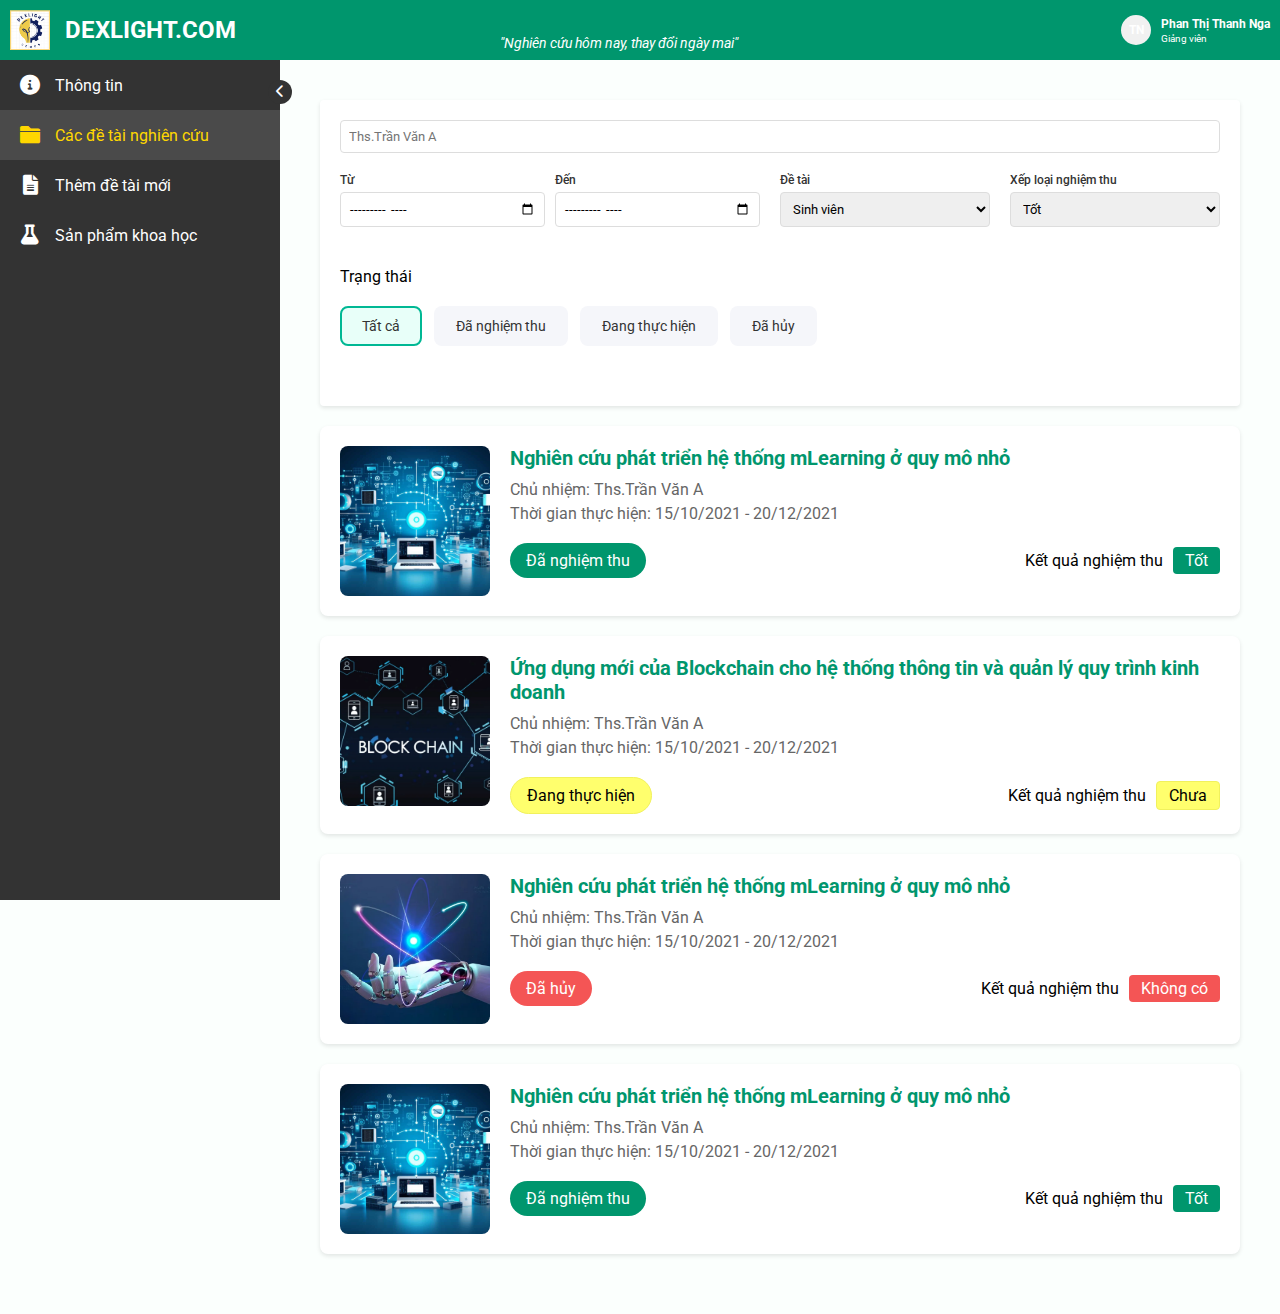
==== commit a0f90383: "update6" ====
--- a/index.html
+++ b/index.html
@@ -7,6 +7,8 @@
     <link rel="stylesheet" href="main.css">
     <link rel="preconnect" href="https://fonts.googleapis.com">
     <link rel="preconnect" href="https://fonts.gstatic.com" crossorigin>
+    
+    
     <link
         href="https://fonts.googleapis.com/css2?family=Cabin:ital,wght@0,400..700;1,400..700&family=Roboto:ital,wght@0,100;0,300;0,400;0,500;0,700;0,900;1,100;1,300;1,400;1,500;1,700;1,900&display=swap"
         rel="stylesheet">
@@ -35,13 +37,13 @@
             <i class="fas fa-info-circle"></i>
             <span>Thông tin</span>
         </a>
-        <a href="./index.html" class="menu-item" data-tooltip="Các đề tài nghiên cứu">
+        <a href="./index.html" class="menu-item active" data-tooltip="Các đề tài nghiên cứu">
             <i class="fas fa-folder"></i>
             <span>Các đề tài nghiên cứu</span>
         </a>
-        <a href="#" class="menu-item" data-tooltip="Đề tài của tôi">
+        <a href="./NewDeTai.html" class="menu-item" data-tooltip="Đề tài của tôi">
             <i class="fas fa-file-alt"></i>
-            <span>Đề tài của tôi</span>
+            <span>Thêm đề tài mới</span>
         </a>
         <a href="#" class="menu-item" data-tooltip="Sản phẩm khoa học">
             <i class="fas fa-flask"></i>
@@ -59,11 +61,13 @@
                         <div class="date-range">
                             <div class="date-field">
                                 <label>Từ</label>
-                                <input type="date" value="2021-10-15">
+                                <input type="month" id="fromDate">
+                                <span id="fromDateDisplay"></span>
                             </div>
                             <div class="date-field">
                                 <label>Đến</label>
-                                <input type="date" value="2022-10-20">
+                                <input type="month" id="toDate">
+                                <span id="toDateDisplay"></span>
                             </div>
                         </div>
                     </div>
@@ -265,7 +269,7 @@
 
     </main>
     <script src="main.js"></script>
-
+    
 </body>
 
 </html>--- a/main.css
+++ b/main.css
@@ -88,6 +88,17 @@
     margin-top: 2px;
     font-size: 10px;
 }
+
+
+/*SIDEBAR*/
+.sidebar a.active {
+    background-color: #4a4a4a; 
+    color: #FFD700; 
+}
+
+.sidebar a.active i {
+    color: #FFD700;
+}
 .sidebar {
     position: fixed;
     left: 0;
@@ -666,4 +677,7 @@
         flex: 1;
         min-width: calc(50% - 6px);
     }
-}+}
+
+
+/*NewDeTai*/
